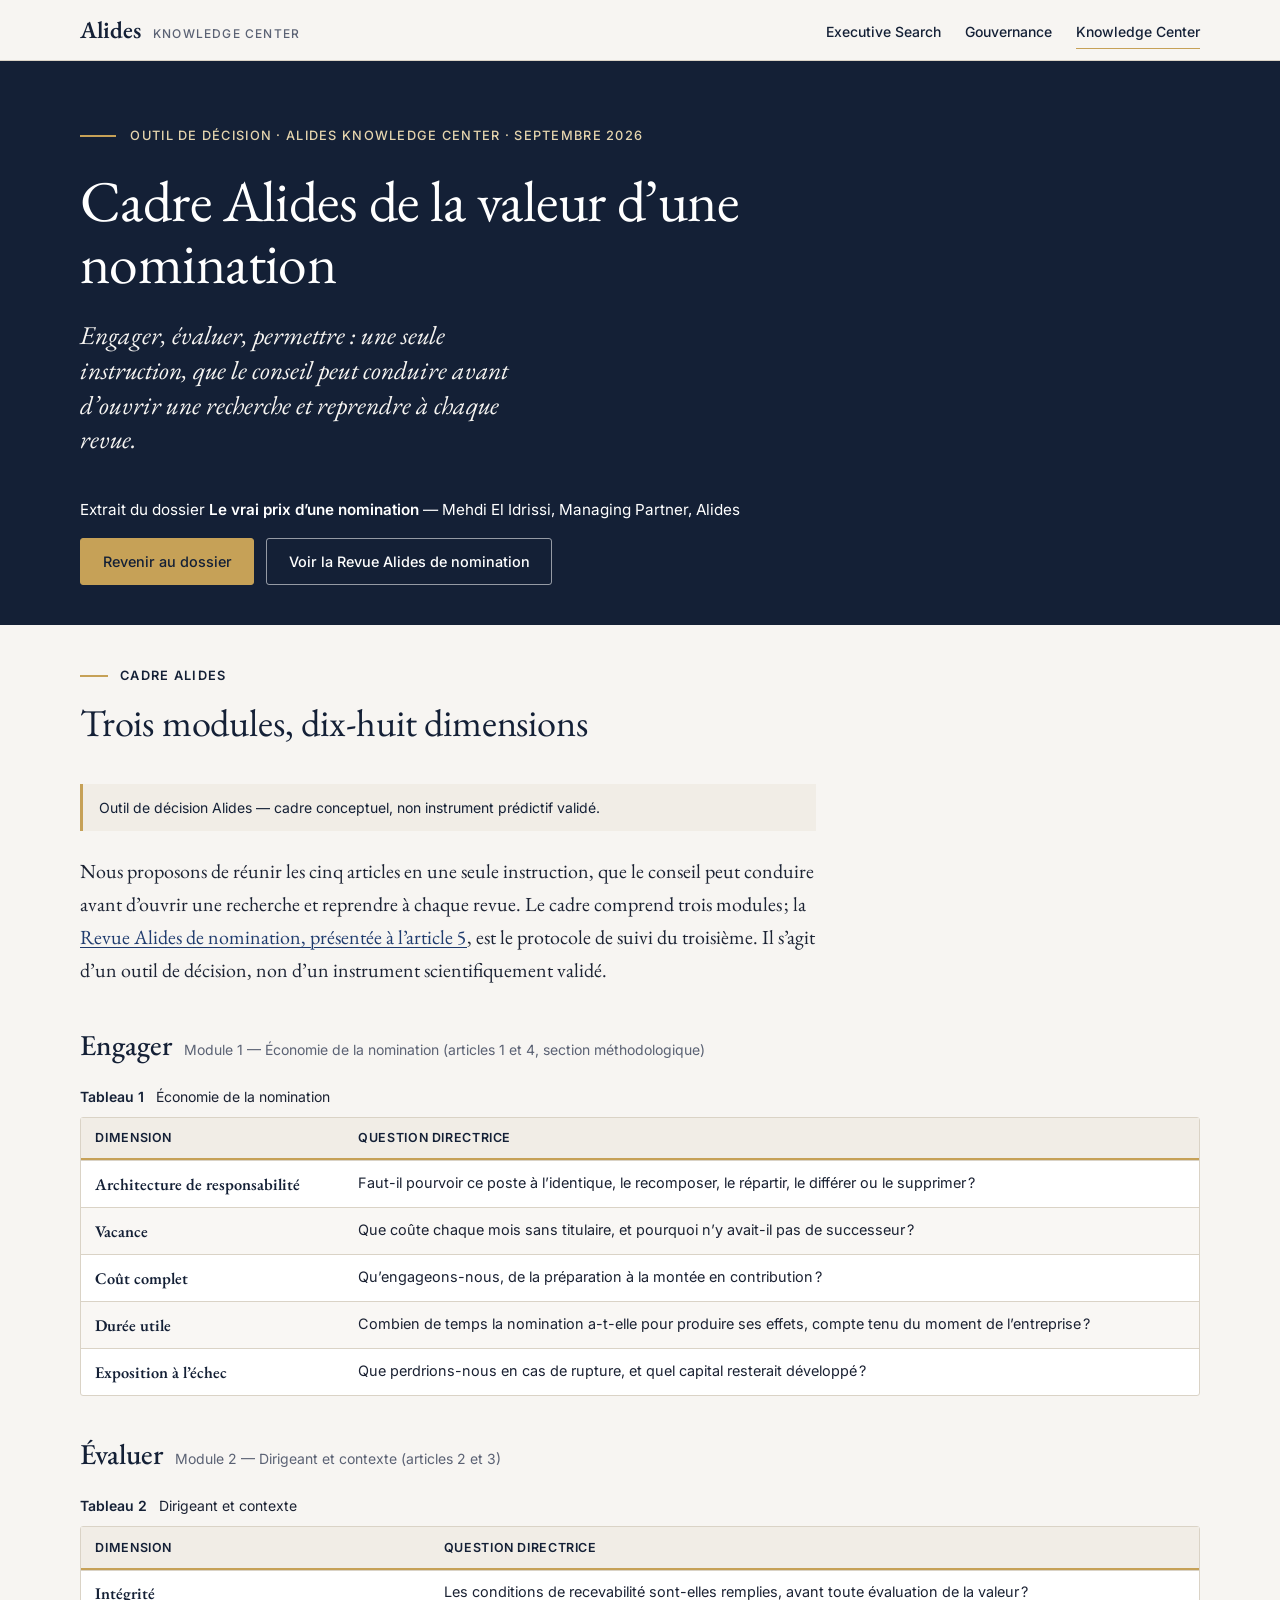
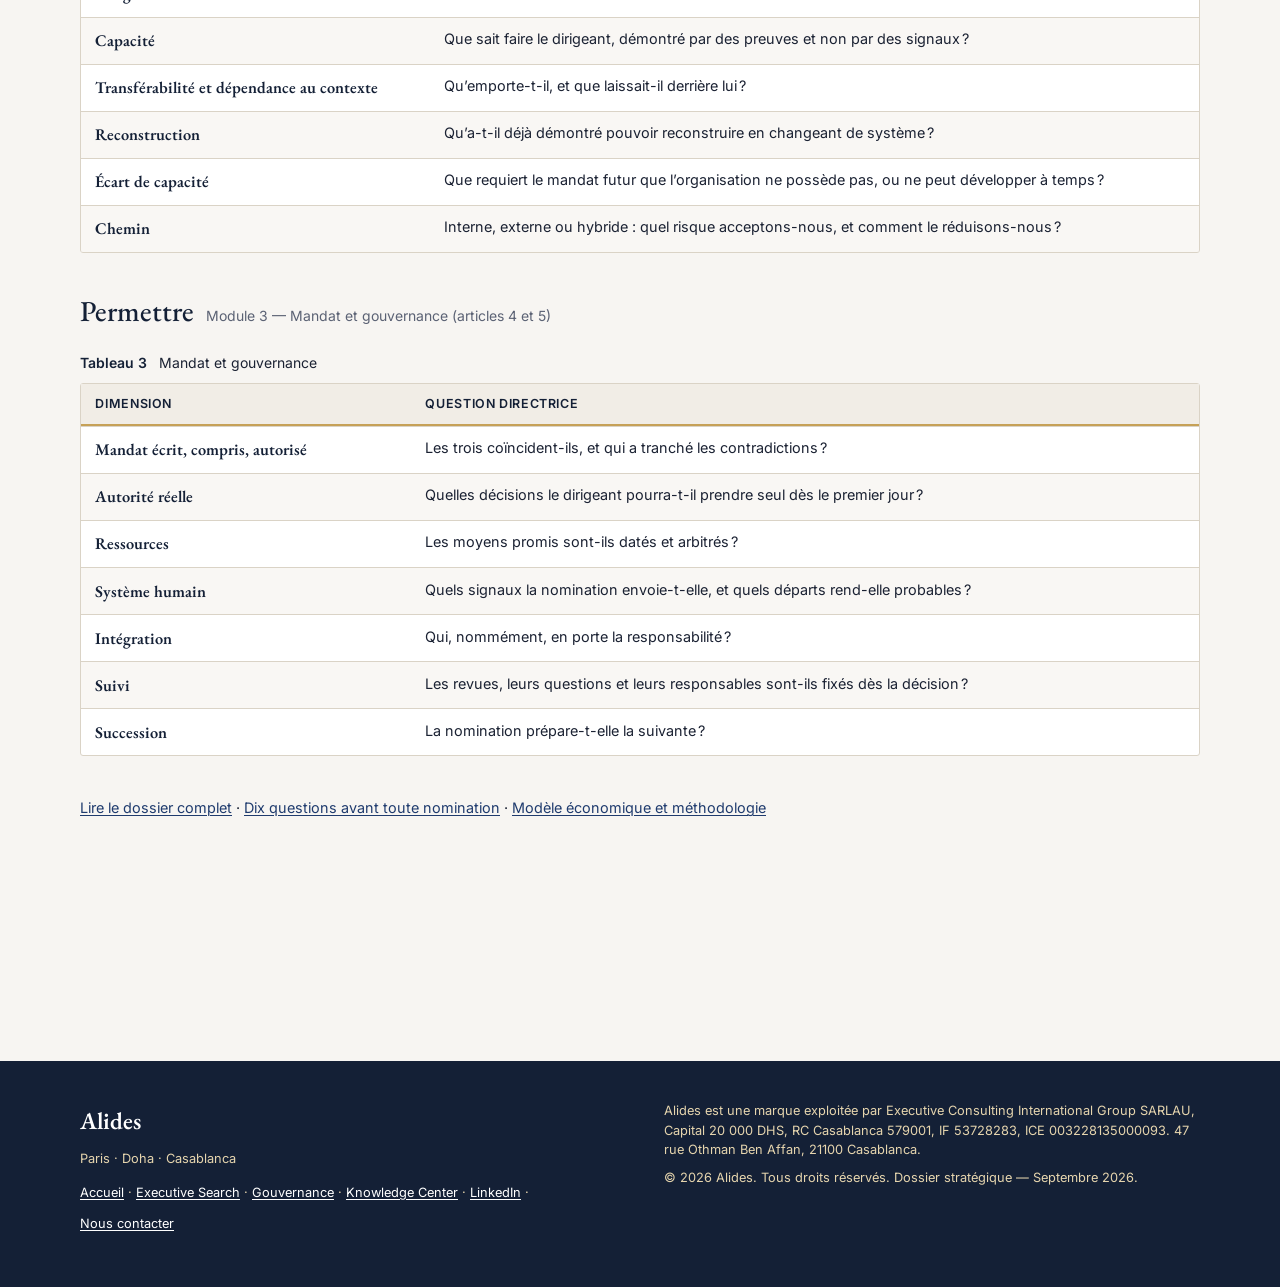
==== cadre-alides-valeur-nomination.html @ fd8a0db5 "Add files via upload" ====
<!DOCTYPE html>
<html lang="fr">
<head>
<meta charset="utf-8">
<meta name="viewport" content="width=device-width, initial-scale=1">
<title>Cadre Alides de la valeur d’une nomination — Outil de décision | Alides Knowledge Center</title>
<meta name="description" content="Trois modules — Engager, Évaluer, Permettre — et dix-huit dimensions pour instruire une nomination avant d’ouvrir une recherche et la reprendre à chaque revue. Cadre conceptuel Alides, non instrument prédictif validé.">
<meta name="author" content="Mehdi El Idrissi">
<meta name="robots" content="index,follow">
<link rel="canonical" href="https://revue.alides.org/cadre-alides-valeur-nomination.html">
<meta name="theme-color" content="#142036">
<meta property="og:type" content="article">
<meta property="og:locale" content="fr_FR">
<meta property="og:site_name" content="Alides Knowledge Center">
<meta property="og:title" content="Cadre Alides de la valeur d’une nomination — Outil de décision | Alides Knowledge Center">
<meta property="og:description" content="Trois modules — Engager, Évaluer, Permettre — et dix-huit dimensions pour instruire une nomination avant d’ouvrir une recherche et la reprendre à chaque revue. Cadre conceptuel Alides, non instrument prédictif validé.">
<meta property="og:url" content="https://revue.alides.org/cadre-alides-valeur-nomination.html">
<meta property="og:image" content="https://revue.alides.org/og-le-vrai-prix-dune-nomination.png">
<meta property="og:image:width" content="1200">
<meta property="og:image:height" content="630">
<meta property="og:image:alt" content="Le vrai prix d&#x27;une nomination — Pourquoi la valeur d&#x27;un dirigeant se joue bien après sa prise de fonction. Dossier stratégique, Alides Knowledge Center, Septembre 2026.">
<meta property="article:published_time" content="2026-09">
<meta property="article:author" content="Mehdi El Idrissi">
<meta property="article:section" content="Knowledge Center">
<meta name="twitter:card" content="summary_large_image">
<meta name="twitter:title" content="Cadre Alides de la valeur d’une nomination — Outil de décision | Alides Knowledge Center">
<meta name="twitter:description" content="Trois modules — Engager, Évaluer, Permettre — et dix-huit dimensions pour instruire une nomination avant d’ouvrir une recherche et la reprendre à chaque revue. Cadre conceptuel Alides, non instrument prédictif validé.">
<meta name="twitter:image" content="https://revue.alides.org/og-le-vrai-prix-dune-nomination.png">
<script type="application/ld+json">{"@context": "https://schema.org", "@type": "WebPage", "name": "Cadre Alides de la valeur d’une nomination", "inLanguage": "fr", "isPartOf": {"@type": "Article", "headline": "Le vrai prix d'une nomination", "url": "https://revue.alides.org/dossier-q3-2026-complet.html"}, "author": {"@type": "Person", "name": "Mehdi El Idrissi", "jobTitle": "Managing Partner, Alides"}, "publisher": {"@type": "Organization", "name": "Alides", "url": "https://www.alides.org"}}</script>
<style>
@font-face{font-family:"EB Garamond";font-style:normal;font-weight:400;font-display:swap;src:url("fonts/eb-garamond-latin-400-normal.woff2") format("woff2")}
@font-face{font-family:"EB Garamond";font-style:italic;font-weight:400;font-display:swap;src:url("fonts/eb-garamond-latin-400-italic.woff2") format("woff2")}
@font-face{font-family:"EB Garamond";font-style:normal;font-weight:500;font-display:swap;src:url("fonts/eb-garamond-latin-500-normal.woff2") format("woff2")}
@font-face{font-family:"EB Garamond";font-style:normal;font-weight:600;font-display:swap;src:url("fonts/eb-garamond-latin-600-normal.woff2") format("woff2")}
@font-face{font-family:"Inter";font-style:normal;font-weight:400;font-display:swap;src:url("fonts/inter-latin-400-normal.woff2") format("woff2")}
@font-face{font-family:"Inter";font-style:normal;font-weight:500;font-display:swap;src:url("fonts/inter-latin-500-normal.woff2") format("woff2")}
@font-face{font-family:"Inter";font-style:normal;font-weight:600;font-display:swap;src:url("fonts/inter-latin-600-normal.woff2") format("woff2")}

/* ================================================================
   1. JETONS
   Contrastes calculés (WCAG 2.2) sur ivoire #F7F5F2 sauf mention.
   ================================================================ */
:root{
  --navy:#142036;        /* marque : bandeau, titres, encre forte — 14,96:1 */
  --ink:#1B2233;         /* texte courant — 14,58:1 */
  --slate:#5B6274;       /* texte secondaire, légendes — 5,6:1 (6,1:1 sur blanc) */
  --gold:#C6A157;        /* or de marque : accents graphiques seulement (2,23:1 : jamais en texte sur fond clair) */
  --bronze:#806327;      /* texte bronze — 5,17:1 sur ivoire, 4,82:1 sur ivoire-2 : AA en texte courant */
  --gold-soft:#E6D5AE;   /* texte secondaire et focus sur marine — 11,2:1 */
  --ivory:#F7F5F2;       /* fond de page */
  --ivory-2:#F1EDE6;     /* fond des encadrés et en-têtes de tableau */
  --white:#FFFFFF;       /* tableaux, figures, cartes */
  --rule:#DAD3C6;        /* filets */
  --rule-strong:#C9C0AF;
  --link:#1F3B6E;        /* liens — 10,1:1 */
  --serif:"EB Garamond",Garamond,"Times New Roman",Georgia,serif;
  --sans:"Inter","Helvetica Neue",Arial,sans-serif;
  --fs-body:1.25rem;     /* 20 px ordinateur */
  --lh-body:1.65;
  --measure:46rem;       /* 736 px : ≈ 78 signes en EB Garamond 20 px */
  --container:1200px;
  --toc-w:220px;
  --col-gap:56px;
  --gutter:clamp(16px,4vw,40px);
  --s1:.5rem;--s2:1rem;--s3:1.5rem;--s4:2.5rem;--s5:4rem;--s6:6rem;
  --radius:3px;
}
@media (max-width:1023px){:root{--fs-body:1.1875rem}}   /* 19 px tablette et téléphone large */
@media (max-width:480px){:root{--fs-body:1.125rem;--lh-body:1.6}} /* 18 px petit téléphone */

/* ================================================================
   2. BASE
   ================================================================ */
*,*::before,*::after{box-sizing:border-box}
html{-webkit-text-size-adjust:100%;scroll-behavior:smooth;scroll-padding-top:1.5rem}
@media (prefers-reduced-motion:reduce){html{scroll-behavior:auto}}
body{margin:0;background:var(--ivory);color:var(--ink);font-family:var(--serif);font-size:var(--fs-body);line-height:var(--lh-body);font-kerning:normal;font-variant-numeric:oldstyle-nums proportional-nums;-webkit-font-smoothing:antialiased;overflow-wrap:break-word}
img,svg{max-width:100%;height:auto}
a{color:var(--link);text-decoration:underline;text-decoration-thickness:.06em;text-underline-offset:.14em}
a:hover{color:var(--navy);text-decoration-thickness:.1em}
:focus-visible{outline:3px solid var(--link);outline-offset:3px;border-radius:2px}
.cover :focus-visible,.colophon :focus-visible{outline-color:var(--gold-soft)}
[tabindex="-1"]:focus{outline:none}
.sr-only{position:absolute!important;width:1px;height:1px;padding:0;margin:-1px;overflow:hidden;clip:rect(0,0,0,0);white-space:nowrap;border:0}
.skip{position:absolute;left:var(--gutter);top:-4rem;background:var(--navy);color:var(--white);padding:.6rem 1rem;font-family:var(--sans);font-size:.9rem;z-index:50;border-radius:var(--radius)}
.skip:focus{top:.75rem}
p{margin:0 0 1.15em}
strong{font-weight:600}
ul,ol{padding-left:1.4rem;margin:0 0 1.25rem}
li{margin:0 0 .45rem}
h3{font-family:var(--serif);font-weight:500;font-size:1.4rem;line-height:1.25;margin:var(--s4) 0 var(--s2);color:var(--navy)}
h3 .badge{vertical-align:.25em;margin-left:.5rem}

/* Signature de marque : mot-symbole « Alides » en Garamond, casse normale, sans interlettrage
   (fiche de marque : Garamond Regular / Semibold, bleu nuit #142036, espace de protection = hauteur d'x). */
.brand{font-family:var(--serif);font-weight:600;font-size:1.5rem;line-height:1;letter-spacing:0;color:var(--navy);text-decoration:none;display:inline-flex;align-items:baseline;gap:.75rem;padding:.35em 0}
.brand small{font-family:var(--sans);font-size:.75rem;letter-spacing:.1em;text-transform:uppercase;color:var(--slate);font-weight:500}
.brand:hover{color:var(--navy)}

/* ================================================================
   3. EN-TÊTE ET COUVERTURE
   ================================================================ */
.site-bar{background:var(--ivory);border-bottom:1px solid var(--rule)}
.site-bar .inner{max-width:var(--container);margin:0 auto;padding:.6rem var(--gutter);display:flex;align-items:center;justify-content:space-between;gap:1rem;flex-wrap:wrap}
.site-nav{display:flex;flex-wrap:wrap;gap:0 1.5rem;font-family:var(--sans);font-size:.875rem;font-weight:500}
.site-nav a{color:var(--navy);text-decoration:none;border-bottom:1px solid transparent;padding:.55rem 0 .35rem;white-space:nowrap;display:inline-block}
.site-nav a:hover,.site-nav a[aria-current]{border-bottom-color:var(--gold)}

.cover{background:var(--navy);color:var(--white)}
.cover .inner{max-width:var(--container);margin:0 auto;padding:var(--s5) var(--gutter) var(--s4)}
.cover .eyebrow{font-family:var(--sans);font-size:.8rem;letter-spacing:.1em;text-transform:uppercase;color:var(--gold-soft);font-weight:500;margin:0 0 var(--s3)}
.cover .eyebrow::before{content:"";display:inline-block;width:2.25rem;height:2px;background:var(--gold);vertical-align:middle;margin-right:.9rem}
.cover h1{font-family:var(--serif);font-weight:400;font-size:clamp(2.25rem,5.2vw,3.6rem);line-height:1.08;letter-spacing:-.01em;margin:0 0 var(--s3);max-width:20ch;color:var(--white)}
.cover .subtitle{font-family:var(--serif);font-style:italic;font-size:clamp(1.25rem,2.3vw,1.6rem);line-height:1.35;max-width:38ch;margin:0 0 var(--s4);color:var(--ivory)}
.cover .byline{font-family:var(--sans);font-size:.95rem;margin:0 0 var(--s2);color:var(--white)}
.cover .meta{font-family:var(--sans);font-size:.875rem;color:var(--gold-soft);margin:0 0 var(--s4);display:flex;flex-wrap:wrap;gap:.35rem 1.25rem;padding:0;list-style:none}
.cover .meta li{margin:0}
.actions{display:flex;flex-wrap:wrap;gap:.75rem}
.btn{display:inline-block;font-family:var(--sans);font-size:.9rem;font-weight:500;padding:.8rem 1.35rem;border-radius:var(--radius);text-decoration:none;border:1px solid var(--gold);min-height:44px;line-height:1.4}
.btn-primary{background:var(--gold);color:var(--navy)}
.btn-primary:hover{background:var(--gold-soft);color:var(--navy)}
.btn-secondary{background:transparent;color:var(--white);border-color:rgba(255,255,255,.55)}
.btn-secondary:hover{border-color:var(--gold);color:var(--white)}

/* Parcours de lecture */
.paths{max-width:var(--container);margin:0 auto;padding:var(--s4) var(--gutter) 0}
.paths h2{font-family:var(--sans);font-size:.8rem;letter-spacing:.1em;text-transform:uppercase;color:var(--navy);font-weight:600;margin:0 0 var(--s2)}
.paths ol{list-style:none;margin:0;padding:0;display:grid;grid-template-columns:repeat(auto-fit,minmax(min(260px,100%),1fr));gap:1rem}
.path{background:var(--white);border:1px solid var(--rule);border-top:3px solid var(--gold);border-radius:var(--radius);padding:1.1rem 1.25rem 1.25rem;margin:0}
.path .path-kicker{font-family:var(--sans);font-size:.78rem;letter-spacing:.06em;text-transform:uppercase;color:var(--slate);font-weight:500;margin:0 0 .35rem}
.path h3{font-size:1.3rem;margin:0 0 .5rem}
.path p{font-size:1rem;margin:0 0 .6rem}
.path ul{margin:0;padding:0;list-style:none;font-family:var(--sans);font-size:.875rem;line-height:1.5}
.path li{margin:0;border-top:1px solid var(--rule)}
.path li a{display:block;padding:.45rem 0;text-decoration:none;color:var(--navy)}
.path li a:hover{text-decoration:underline}

/* ================================================================
   4. DISPOSITION ET SOMMAIRE
   Colonne principale réelle à 1 200 px : 1200 − 2×40 − 220 − 56 = 844 px.
   La largeur des figures et outils est celle de la colonne ; la mesure
   de lecture (--measure) ne s'applique qu'aux éléments de texte.
   ================================================================ */
.layout{max-width:var(--container);margin:0 auto;padding:var(--s4) var(--gutter) var(--s6)}
main{min-width:0}
.toc{font-family:var(--sans);margin:0 0 var(--s3)}
.toc summary{list-style:none;cursor:pointer;font-size:.875rem;font-weight:600;letter-spacing:.08em;text-transform:uppercase;color:var(--navy);padding:.8rem 1rem;border:1px solid var(--rule);background:var(--white);border-radius:var(--radius);display:flex;justify-content:space-between;align-items:center;min-height:44px}
.toc summary::-webkit-details-marker{display:none}
.toc summary::after{content:"+";font-size:1.2rem;font-weight:400;color:var(--bronze)}
.toc[open] summary::after{content:"–"}
.toc .toc-title{font-size:.78rem;letter-spacing:.1em;text-transform:uppercase;color:var(--navy);font-weight:600;margin:0 0 .6rem;padding-bottom:.5rem;border-bottom:2px solid var(--gold);display:none}
.toc nav{background:var(--white);border:1px solid var(--rule);border-top:0;padding:.75rem 1rem 1rem;border-radius:0 0 var(--radius) var(--radius)}
.toc ol{list-style:none;margin:0;padding:0}
.toc li{margin:0}
.toc a{display:block;padding:.4rem .5rem .4rem .75rem;color:var(--ink);text-decoration:none;font-size:.875rem;line-height:1.35;border-left:2px solid transparent}
.toc a .n{display:block;font-size:.75rem;letter-spacing:.08em;text-transform:uppercase;color:var(--slate);font-weight:500}
.toc a:hover{border-left-color:var(--rule-strong);color:var(--navy)}
.toc a[aria-current="location"]{border-left:3px solid var(--gold);padding-left:calc(.75rem - 1px);color:var(--navy);font-weight:600;background:var(--ivory-2)}
.toc .toc-group{margin:.65rem 0 0;padding:.65rem 0 0 .75rem;border-top:1px solid var(--rule);font-size:.75rem;letter-spacing:.08em;text-transform:uppercase;color:var(--slate);font-weight:500}
.toc .toc-tools{margin-top:.9rem;padding:.75rem;background:var(--ivory-2);border-radius:var(--radius);font-size:.8rem}
.toc .toc-tools .toc-group{margin:0;padding:0 0 .4rem;border:0}
.toc .toc-tools a{display:block;padding:.4rem 0;border:0;color:var(--link);text-decoration:underline}
/* Grand écran : grille à deux colonnes, sommaire latéral collant ; déclaré après les règles générales du sommaire pour l'emporter dans la cascade */
@media (min-width:1024px){
  .layout{display:grid;grid-template-columns:var(--toc-w) minmax(0,1fr);column-gap:var(--col-gap);align-items:start}
  .toc{position:sticky;top:1.5rem;max-height:calc(100vh - 3rem);overflow:auto;padding-right:.25rem}
  .toc summary{display:none}
  .toc>nav{display:block!important;background:transparent;border:0;padding:0}
  .toc .toc-title{display:block}
}

/* ================================================================
   5. CHAPITRES ET TEXTE
   ================================================================ */
.chapter{padding-bottom:var(--s5);margin-bottom:var(--s5);border-bottom:1px solid var(--rule)}
.chapter:last-child{border-bottom:0}
/* Mesure de lecture : appliquée explicitement aux éléments de texte, jamais aux figures, tableaux, modules ou grilles. */
.chapter>p,.chapter>ul,.chapter>ol,.chapter>h3,.chapter>.encadre,.chapter>.arbitrages,.chapter>.case,.chapter>.note,.chapter>.transition,.chapter>.signature,.chapter>.cadre-statement,.chapter>.cadre-link,.chapter>.biblio,.chapter>.synth,.chapter-head{max-width:var(--measure)}
.chapter>.biblio{max-width:none}
.chapter-head{margin-bottom:var(--s4)}
.chapter-head .kicker{font-family:var(--sans);font-size:.8rem;letter-spacing:.1em;text-transform:uppercase;color:var(--navy);font-weight:600;margin:0 0 .9rem;display:flex;align-items:center;gap:.75rem}
.chapter-head .kicker::before{content:"";width:1.75rem;height:2px;background:var(--gold);flex:none}
.chapter-head h2{font-family:var(--serif);font-weight:400;font-size:clamp(1.9rem,3.4vw,2.4rem);line-height:1.12;margin:0 0 .9rem;color:var(--navy);letter-spacing:-.005em}
.chapter-head .lede{font-family:var(--serif);font-style:italic;font-size:1.3rem;line-height:1.4;color:var(--navy);margin:0;max-width:34em}
.chapter-head .lede::before{content:"";display:block;width:3rem;height:1px;background:var(--gold);margin:0 0 .9rem}
.chapter-head+h3{margin-top:0}
.transition{font-style:italic;color:var(--slate);border-top:1px solid var(--rule);padding-top:1rem;margin-top:1.75rem}
.note{font-family:var(--sans);font-size:.875rem;line-height:1.5;color:var(--slate);border-left:2px solid var(--gold);padding:.15rem 0 .15rem 1rem;margin:0 0 1.25rem}

/* Synthèse : liste numérotée, sans cadre */
.synth{list-style:none;padding:0;margin:0;counter-reset:s}
.synth>li{counter-increment:s;position:relative;padding:1.25rem 0 1.25rem 3.5rem;border-top:1px solid var(--rule);margin:0}
.synth>li:last-child{border-bottom:1px solid var(--rule)}
.synth>li::before{content:counter(s,decimal-leading-zero);position:absolute;left:0;top:1.35rem;font-family:var(--sans);font-size:.875rem;font-weight:600;color:var(--bronze);letter-spacing:.04em}
.synth h3{margin:0 0 .5rem;font-size:1.3rem}
.synth p{margin:0 0 .5rem;font-size:1.05rem}
.synth p:last-child{margin:0}
.lab{font-family:var(--sans);font-size:.75rem;letter-spacing:.08em;text-transform:uppercase;font-weight:600;color:var(--navy);margin-right:.4rem;font-style:normal}

/* Principes, dix questions */
.principes{counter-reset:p;list-style:none;padding:0;margin:0 0 1.5rem}
.principes li{counter-increment:p;position:relative;padding:.5rem 0 .5rem 2.75rem;font-size:1.1rem}
.principes li::before{content:counter(p);position:absolute;left:0;top:.4rem;width:1.9rem;height:1.9rem;border:1px solid var(--gold);color:var(--navy);border-radius:50%;font-family:var(--sans);font-size:.8rem;font-weight:600;display:flex;align-items:center;justify-content:center}
.dix{counter-reset:q;list-style:none;padding:0;margin:0}
.dix li{counter-increment:q;position:relative;padding:1rem 0 1rem 4rem;border-top:1px solid var(--rule);font-size:1.12rem;line-height:1.45;margin:0}
.dix li:last-child{border-bottom:1px solid var(--rule)}
.dix li::before{content:counter(q,decimal-leading-zero);position:absolute;left:0;top:.75rem;font-family:var(--serif);font-size:2rem;line-height:1;color:var(--bronze);font-variant-numeric:lining-nums}

/* Blocs à fonction explicite : point d'attention, arbitrages, cas */
.encadre,.arbitrages{border-radius:var(--radius);padding:1.4rem 1.6rem 1.1rem;margin:var(--s4) 0}
.encadre{background:var(--ivory-2);border-left:3px solid var(--navy)}
.arbitrages{background:var(--white);border:1px solid var(--rule);border-top:3px solid var(--gold)}
.encadre-label{font-family:var(--sans);font-size:.78rem;letter-spacing:.1em;text-transform:uppercase;font-weight:600;color:var(--navy);margin:0 0 .8rem}
.encadre p:last-child{margin-bottom:0}
.arbitrages ul{margin:0;padding-left:1.25rem}
.arbitrages li{margin-bottom:.6rem}
.arbitrages li::marker{color:var(--bronze)}
.case{background:var(--white);border:1px solid var(--rule);padding:1.4rem 1.6rem .4rem;margin:var(--s3) 0 var(--s4);border-radius:var(--radius)}
.case h3{margin-top:0;font-size:1.3rem}
.case .note{margin-bottom:1rem}

/* Labels de preuve */
.badge{display:inline-block;font-family:var(--sans);font-size:.75rem;letter-spacing:.06em;text-transform:uppercase;font-weight:600;padding:.22rem .55rem;border-radius:2px;border:1px solid var(--rule-strong);color:var(--navy);background:var(--white);line-height:1.3;font-style:normal;max-width:100%}
.badge-recherche{border-color:var(--navy)}
.badge-sectorielle{border-color:var(--slate)}
.badge-observation{border-color:var(--bronze);color:var(--bronze)}
.badge-simulation{background:var(--navy);color:var(--white);border-color:var(--navy)}
.badge-cadre{background:var(--ivory-2);border-color:var(--gold)}

/* ================================================================
   6. TABLEAUX ET FIGURES
   Trois comportements : .t-stack (fiches sur téléphone), .t-scroll
   (colonnes conservées, défilement local), .t-plain (deux colonnes).
   ================================================================ */
figure{margin:var(--s3) 0 var(--s4)}
figcaption{font-family:var(--sans);font-size:.875rem;line-height:1.45;color:var(--ink);margin:0 0 .6rem;display:flex;flex-wrap:wrap;gap:.4rem .75rem;align-items:center}
figcaption .fig-num{font-weight:600;color:var(--navy)}
.tablewrap{border:1px solid var(--rule);border-radius:var(--radius);background:var(--white)}
.t-scroll .tablewrap{overflow-x:auto;-webkit-overflow-scrolling:touch}
table{border-collapse:collapse;width:100%;font-family:var(--sans);font-size:.9rem;line-height:1.45;font-variant-numeric:lining-nums}
table caption{text-align:left;caption-side:top}
th,td{text-align:left;vertical-align:top;padding:.7rem .9rem;border-top:1px solid var(--rule)}
thead th{background:var(--ivory-2);color:var(--navy);font-weight:600;font-size:.78rem;letter-spacing:.05em;text-transform:uppercase;border-top:0;border-bottom:2px solid var(--gold)}
tbody th{font-weight:600;color:var(--navy);font-family:var(--serif);font-size:1.02rem;letter-spacing:0;text-transform:none}
tbody tr:nth-child(even)>*{background:rgba(241,237,230,.45)}
td.num,th.num{text-align:right;font-variant-numeric:tabular-nums lining-nums}
td.num{white-space:nowrap}
.source{font-family:var(--sans);font-size:.82rem;color:var(--slate);margin:.55rem 0 0;line-height:1.45}
.scroll-hint{display:none;font-family:var(--sans);font-size:.78rem;color:var(--slate);margin:.35rem 0 0}
@media (max-width:767px){
  .t-scroll .scroll-hint{display:block}
  .t-scroll table{min-width:560px}
}
@media (max-width:599px){
  /* Fiches : chaque ligne devient un bloc, l'en-tête de colonne est rappelé devant chaque cellule (complément visuel ; la structure reste un tableau). */
  .t-stack table,.t-stack tbody,.t-stack tr,.t-stack th,.t-stack td{display:block}
  .t-stack thead{position:absolute;width:1px;height:1px;overflow:hidden;clip:rect(0,0,0,0)}
  .t-stack tr{border-top:2px solid var(--rule-strong);padding:.5rem 0}
  .t-stack tr:first-child{border-top:0}
  .t-stack tbody th{border-top:0;padding:.6rem .9rem .2rem;font-size:1.08rem}
  .t-stack td{border-top:0;padding:.3rem .9rem}
  .t-stack td::before{content:attr(data-label);display:block;font-size:.75rem;letter-spacing:.06em;text-transform:uppercase;font-weight:600;color:var(--slate);margin-bottom:.1rem}
  .t-stack td.num{text-align:left;white-space:normal}
  .t-stack tbody tr:nth-child(even)>*{background:transparent}
}

/* Figure SVG (figure 1) : défilement local à l'échelle 1 sur petit écran, textes à leur taille nominale */
.figure-svg{background:var(--white);border:1px solid var(--rule);border-radius:var(--radius);padding:.5rem;overflow-x:auto;-webkit-overflow-scrolling:touch}
.figure-svg svg{display:block;width:100%;height:auto}
@media (max-width:899px){.figure-svg svg{min-width:880px}.figure .scroll-hint{display:block}}
.fig-longdesc{font-family:var(--sans);font-size:.875rem;color:var(--slate);margin:.6rem 0 0;line-height:1.5}
.fig-longdesc strong{color:var(--ink)}

/* Figure HTML : matrice de transférabilité (figure 2) */
.dots{display:inline-block;white-space:nowrap;margin-right:.5rem;vertical-align:-.05em}
.dots i{display:inline-block;width:.7em;height:.7em;border:1.5px solid var(--navy);border-radius:50%;margin-right:.2em}
.dots i.on{background:var(--navy)}

/* Figure HTML : cinq options (figure 3) */
.options-axis{display:flex;justify-content:space-between;align-items:center;font-family:var(--sans);font-size:.75rem;letter-spacing:.08em;text-transform:uppercase;font-weight:600;color:var(--navy);margin:0 0 .75rem}
.options-axis .mid{font-weight:400;letter-spacing:0;text-transform:none;color:var(--slate);flex:1;text-align:center;position:relative;margin:0 1rem}
.options-axis .mid::before{content:"";position:absolute;left:0;right:0;top:50%;border-top:1px solid var(--navy)}
.options-axis .mid span{background:var(--ivory);padding:0 .6rem}
.options{list-style:none;margin:0;padding:0;display:grid;grid-template-columns:repeat(5,minmax(0,1fr));gap:.75rem}
.option{margin:0;background:var(--white);border:1px solid var(--navy);border-radius:var(--radius);padding:.9rem 1rem 1rem;font-family:var(--sans);font-size:.875rem;line-height:1.45}
.option.hybrid{background:var(--ivory-2);border-color:var(--rule-strong)}
.option .opt-kind{font-size:.75rem;letter-spacing:.08em;text-transform:uppercase;font-weight:600;color:var(--navy);margin:0 0 .4rem}
.option.hybrid .opt-kind{color:var(--bronze)}
.option h4{font-family:var(--serif);font-weight:500;font-size:1.15rem;line-height:1.25;margin:0 0 .6rem;color:var(--navy)}
.option dl{margin:0}
.option dt{font-size:.75rem;letter-spacing:.06em;text-transform:uppercase;font-weight:600;color:var(--slate);margin:.5rem 0 .1rem}
.option dd{margin:0}
@media (max-width:899px){.options{grid-template-columns:repeat(auto-fit,minmax(min(240px,100%),1fr))}}
@media (max-width:599px){.options-axis{flex-wrap:wrap}.options-axis .mid{flex-basis:100%;order:3;margin:.5rem 0 0}}

/* Figure HTML : mécanisme signaux → départs (figure 4) */
.mech{display:grid;grid-template-columns:repeat(4,minmax(0,1fr));gap:1rem;font-family:var(--sans);font-size:.875rem;line-height:1.45;margin:0}
.mech>section{position:relative;min-width:0}
.mech h4{font-size:.75rem;letter-spacing:.08em;text-transform:uppercase;font-weight:600;color:var(--navy);margin:0 0 .6rem;padding-bottom:.4rem;border-bottom:2px solid var(--gold)}
.mech h4 small{display:block;font-size:.75rem;letter-spacing:0;text-transform:none;font-weight:400;color:var(--slate);margin-top:.15rem}
.mech>section+section::before{content:"→";position:absolute;left:-1rem;top:2.6rem;width:1rem;text-align:center;color:var(--navy);font-size:1rem;line-height:1}
.mech .msg{background:var(--navy);color:var(--ivory);border-radius:var(--radius);padding:1rem;font-family:var(--serif);font-size:1.1rem;line-height:1.35;margin:0}
.mech .msg small{display:block;font-family:var(--sans);font-size:.78rem;color:var(--gold-soft);margin-top:.6rem}
.mech ul{list-style:none;margin:0;padding:0}
.mech li{margin:0 0 .5rem;background:var(--white);border:1px solid var(--rule-strong);border-radius:var(--radius);padding:.6rem .75rem}
.mech li.strong{border-color:var(--navy);border-width:1.5px}
.mech li b{display:block;font-family:var(--serif);font-weight:500;font-size:1.05rem;color:var(--navy)}
.mech li span{color:var(--slate);font-size:.8rem}
.mech .react li{text-align:center;border-radius:2rem}
.mech .react p{font-size:.8rem;color:var(--slate);margin:.4rem 0 0;text-align:center}
.mech-foot{font-family:var(--sans);font-size:.875rem;line-height:1.5;margin:1rem 0 0;padding-top:.75rem;border-top:1px solid var(--rule)}
.mech-foot dt{font-size:.75rem;letter-spacing:.08em;text-transform:uppercase;font-weight:600;color:var(--navy);margin:.4rem 0 .1rem}
.mech-foot dd{margin:0}
@media (max-width:767px){
  .mech{grid-template-columns:1fr}
  .mech>section+section{padding-top:1.5rem}
  .mech>section+section::before{content:"↓";left:0;top:.1rem;width:auto}
}

/* Figure HTML : frise des quatre revues (figure 5) */
.timeline{list-style:none;margin:0;padding:0;display:grid;grid-template-columns:repeat(4,minmax(0,1fr));gap:.75rem;position:relative;font-family:var(--sans);font-size:.875rem;line-height:1.45}
.timeline::before{content:"";position:absolute;left:0;right:0;top:.55rem;border-top:1.5px solid var(--navy)}
.timeline>li{margin:0;padding-top:1.6rem;position:relative;min-width:0}
.timeline>li::before{content:"";position:absolute;left:0;top:0;width:1.1rem;height:1.1rem;border-radius:50%;background:var(--gold);border:1.5px solid var(--navy)}
.timeline .t-name{font-family:var(--serif);font-weight:500;font-size:1.25rem;color:var(--navy);margin:0 0 .5rem;line-height:1.2}
.timeline .t-box{background:var(--ivory-2);border:1px solid var(--rule);border-radius:var(--radius);padding:.75rem .85rem}
.timeline dt{font-size:.75rem;letter-spacing:.08em;text-transform:uppercase;font-weight:600;color:var(--navy);margin:.55rem 0 .1rem}
.timeline dt:first-child{margin-top:0}
.timeline dd{margin:0}
.timeline dd.q{font-family:var(--serif);font-size:1.05rem;line-height:1.3;color:var(--ink)}
.timeline .sig{position:absolute;left:calc(25% - 3.9rem);top:-1.15rem;font-size:.75rem;color:var(--slate);padding:0 .3rem .1rem;border-bottom:2px solid var(--gold)}
@media (max-width:767px){
  .timeline{grid-template-columns:1fr;padding-left:1.75rem}
  .timeline::before{left:.5rem;right:auto;top:0;bottom:0;border-top:0;border-left:1.5px solid var(--navy)}
  .timeline>li{padding-top:0;padding-bottom:1rem}
  .timeline>li::before{left:-1.75rem;top:.1rem}
  .timeline .sig{display:none}
}

/* Revue en quatre temps (article 5) */
.revue-wrap{display:grid;grid-template-columns:repeat(auto-fit,minmax(min(300px,100%),1fr));gap:1rem;margin:var(--s3) 0}
.revue-step{background:var(--white);border:1px solid var(--rule);border-top:3px solid var(--navy);padding:1.1rem 1.25rem;border-radius:var(--radius)}
.revue-step .revue-head{font-family:var(--serif);font-weight:500;font-size:1.2rem;color:var(--navy);margin:0 0 .6rem;line-height:1.3}
.revue-step p{font-size:1rem;margin:0}
.revue-step .lab{display:block;margin-top:.6rem;color:var(--slate);font-size:.75rem}

/* Cadre Alides */
.module{margin:var(--s4) 0}
.module-head{display:flex;align-items:baseline;gap:.75rem;flex-wrap:wrap;margin:0 0 .75rem}
.module-head .verb{font-size:1.8rem;margin:0}
.module-head .module-title{font-family:var(--sans);font-size:.875rem;color:var(--slate)}
.cadre-statement{font-family:var(--sans);font-size:.875rem;color:var(--navy);background:var(--ivory-2);border-left:3px solid var(--gold);padding:.75rem 1rem;margin:0 0 var(--s3)}
.cadre-link{font-family:var(--sans);font-size:.9rem}

/* Bibliographie */
.biblio{list-style:none;padding:0;margin:0}
.biblio li{padding:1.1rem 0;border-top:1px solid var(--rule);font-size:1.02rem;margin:0;max-width:var(--measure)}
.biblio li:last-child{border-bottom:1px solid var(--rule)}
.biblio .cite{margin:0 0 .4rem}
.biblio .cite .badge{margin-right:.5rem;vertical-align:.15em}
.biblio dl{margin:.5rem 0 0;display:grid;grid-template-columns:max-content 1fr;gap:.25rem 1rem;font-size:.95rem}
.biblio dt{font-family:var(--sans);font-size:.75rem;letter-spacing:.08em;text-transform:uppercase;font-weight:600;color:var(--slate);padding-top:.2rem}
.biblio dd{margin:0}
.biblio .back{font-family:var(--sans);font-size:.78rem;margin-left:.5rem;white-space:nowrap;display:inline-block;padding:.3rem 0}
a.ref{text-decoration-style:dotted}
.biblio a.url{word-break:break-all}

/* Signature */
.signature{margin:var(--s4) 0 0;padding-top:1.25rem;border-top:2px solid var(--gold);max-width:20rem;display:flex;flex-direction:column}
.signature .sig-name{font-family:var(--serif);font-size:1.3rem;font-weight:500;color:var(--navy)}
.signature .sig-role{font-family:var(--sans);font-size:.875rem;color:var(--slate)}

/* Pied de page */
.colophon{background:var(--navy);color:var(--gold-soft);font-family:var(--sans);font-size:.8rem;line-height:1.55}
.colophon .inner{max-width:var(--container);margin:0 auto;padding:var(--s4) var(--gutter);display:grid;grid-template-columns:repeat(auto-fit,minmax(min(240px,100%),1fr));gap:1.5rem 3rem}
.colophon a{color:var(--white)}
.colophon .brand{color:var(--white);margin-bottom:.5rem}
.colophon p{margin:0 0 .5rem}
.colophon .legal{color:var(--gold-soft)}
.colophon .links a{display:inline-block;padding:.35rem 0}

/* Sommaire imprimable (masqué à l'écran) */
.print-toc{display:none}

/* ================================================================
   7. RÉGLAGES MOBILES
   ================================================================ */
@media (max-width:1023px){
  .toc>nav{display:block}
  .cover .inner{padding-top:var(--s4)}
  h3{font-size:1.3rem}
}
@media (max-width:600px){
  .cover h1{font-size:2.1rem}
  .site-nav{gap:0 1rem;font-size:.8rem}
  .encadre,.arbitrages,.case{padding-left:1.1rem;padding-right:1.1rem}
  th,td{padding:.6rem .7rem}
  .synth>li{padding-left:2.5rem}
  .dix li{padding-left:3.25rem}
  .biblio dl{grid-template-columns:1fr}
}

/* ================================================================
   8. IMPRESSION (A4)
   ================================================================ */
@media print{
  @page{size:A4;margin:18mm 16mm 20mm}
  :root{--fs-body:11pt;--lh-body:1.45;--measure:150mm}
  html{scroll-behavior:auto;scroll-padding-top:0}
  body{background:#fff;color:#000}
  .site-bar,.skip,.toc,.actions,.paths,.scroll-hint,.back,.cadre-link{display:none!important}
  /* Couverture lisible avec ou sans impression des arrière-plans : texte marine sur blanc, filet or */
  .cover{background:none;color:#000;border-top:6px solid var(--navy);border-bottom:1px solid var(--gold)}
  .cover .inner{padding:14mm 0 10mm}
  .cover .eyebrow,.cover .meta{color:var(--slate)}
  .cover h1{font-size:28pt;color:var(--navy)}
  .cover .subtitle,.cover .byline{color:#000}
  .print-toc{display:block;break-after:page;padding:6mm 0 0}
  .print-toc h2{font-family:var(--sans);font-size:9pt;letter-spacing:.1em;text-transform:uppercase;color:var(--navy);margin:0 0 3mm}
  .print-toc ol{list-style:none;padding:0;margin:0;columns:2;column-gap:10mm;font-size:10.5pt}
  .print-toc li{margin:0 0 1.5mm;break-inside:avoid}
  .print-toc .n{font-family:var(--sans);font-size:7.5pt;letter-spacing:.06em;text-transform:uppercase;color:var(--slate);display:block}
  .layout{display:block;padding:0;max-width:none}
  .chapter{border-bottom:0;margin-bottom:0;padding-bottom:0;break-before:page}
  .chapter>.chapter-head{max-width:none}
  h2,h3,.encadre-label,.case h3,figcaption,.module-head{break-after:avoid;break-inside:avoid}
  p,li,dd{orphans:3;widows:3}
  /* Fragmentation : les tableaux longs se coupent entre deux lignes, avec en-tête répété ; les éléments courts restent groupés */
  figure{break-inside:auto}
  .figure-svg,.revue-step,.path,.option,.timeline>li,.mech>section,tr{break-inside:avoid}
  .case,.encadre,.arbitrages,.figure{break-inside:auto}
  .transition{break-before:avoid}
  .source,.fig-longdesc{break-before:avoid}
  .tablewrap{overflow:visible;border:0}
  table{font-size:9.5pt}
  thead{display:table-header-group}
  tbody th{font-size:10.5pt}
  .t-scroll table{min-width:0}
  .figure-svg{border:0;padding:0;overflow:visible}
  .figure-svg svg{min-width:0;max-height:150mm}
  .options{grid-template-columns:repeat(5,minmax(0,1fr));gap:2mm}
  .option{font-size:8.5pt;padding:2.5mm}
  .mech{grid-template-columns:repeat(4,minmax(0,1fr));font-size:8.5pt}
  .timeline{grid-template-columns:repeat(4,minmax(0,1fr));font-size:8.5pt}
  .timeline .sig{display:none}
  a{color:inherit;text-decoration:none}
  .biblio a.url{text-decoration:underline}
  .colophon{background:none;color:#000;border-top:1px solid #000;break-before:auto}
  .colophon .brand,.colophon a,.colophon .legal,.colophon p{color:#000}
  .badge-simulation{color:#fff}
  .badge{-webkit-print-color-adjust:exact;print-color-adjust:exact}
}
.cadre-page .layout{display:block}.cadre-page main{max-width:var(--measure-wide);margin:0 auto}.cadre-page .chapter{border:0}.cadre-page .cover h1{max-width:24ch}</style>
</head>
<body class="cadre-page">
<a class="skip" href="#contenu">Aller au contenu</a>
<header class="site-bar"><div class="inner">
<a class="brand" href="https://www.alides.org">Alides <small>Knowledge Center</small></a>
<nav class="site-nav" aria-label="Navigation Alides">
<a href="https://www.alides.org/executive-search-maroc-afrique">Executive Search</a>
<a href="https://www.alides.org/board-services/board-advisory-questions">Gouvernance</a>
<a href="https://revue.alides.org/" aria-current="page">Knowledge Center</a>
</nav></div></header>
<section class="cover" aria-labelledby="titre"><div class="inner">
<p class="eyebrow">Outil de décision · Alides Knowledge Center · Septembre 2026</p>
<h1 id="titre">Cadre Alides de la valeur d’une nomination</h1>
<p class="subtitle">Engager, évaluer, permettre : une seule instruction, que le conseil peut conduire avant d’ouvrir une recherche et reprendre à chaque revue.</p>
<p class="byline">Extrait du dossier <strong>Le vrai prix d’une nomination</strong> — Mehdi El Idrissi, Managing Partner, Alides</p>
<div class="actions"><a class="btn btn-primary" href="le-vrai-prix-dune-nomination.html#cadre-alides">Revenir au dossier</a><a class="btn btn-secondary" href="le-vrai-prix-dune-nomination.html#article-5-protocole-de-suivi-la-revue-alides-de-nomination">Voir la Revue Alides de nomination</a></div>
</div></section>
<div class="layout"><main id="contenu">
<article class="chapter" id="cadre-alides" aria-labelledby="cadre-h">
<header class="chapter-head"><p class="kicker">Cadre Alides</p><h2 id="cadre-h">Trois modules, dix-huit dimensions</h2></header>
<p class="cadre-statement">Outil de décision Alides — cadre conceptuel, non instrument prédictif validé.</p>
<p>Nous proposons de réunir les cinq articles en une seule instruction, que le conseil peut conduire avant d’ouvrir une recherche et reprendre à chaque revue. Le cadre comprend trois modules ; la <a href="le-vrai-prix-dune-nomination.html#article-5-protocole-de-suivi-la-revue-alides-de-nomination">Revue Alides de nomination, présentée à l’article 5</a>, est le protocole de suivi du troisième. Il s’agit d’un outil de décision, non d’un instrument scientifiquement validé.</p>
<div class="module" id="cadre-alides-module-1"><div class="module-head"><h3 class="verb" id="cadre-alides-engager">Engager</h3><span class="module-title">Module 1 — Économie de la nomination (articles 1 et 4, section méthodologique)</span></div>
<figure class="table-figure t-plain" id="tableau-1">
<figcaption> <span class="fig-num">Tableau 1</span> <span class="fig-title">Économie de la nomination</span></figcaption>
<div class="tablewrap"><table>
<caption id="tableau-1-cap" class="sr-only">Tableau 1 — Économie de la nomination</caption>
<thead><tr><th scope="col">Dimension</th><th scope="col">Question directrice</th></tr></thead><tbody>
<tr><th scope="row">Architecture de responsabilité</th><td data-label="Question directrice">Faut-il pourvoir ce poste à l’identique, le recomposer, le répartir, le différer ou le supprimer ?</td></tr>
<tr><th scope="row">Vacance</th><td data-label="Question directrice">Que coûte chaque mois sans titulaire, et pourquoi n’y avait-il pas de successeur ?</td></tr>
<tr><th scope="row">Coût complet</th><td data-label="Question directrice">Qu’engageons-nous, de la préparation à la montée en contribution ?</td></tr>
<tr><th scope="row">Durée utile</th><td data-label="Question directrice">Combien de temps la nomination a-t-elle pour produire ses effets, compte tenu du moment de l’entreprise ?</td></tr>
<tr><th scope="row">Exposition à l’échec</th><td data-label="Question directrice">Que perdrions-nous en cas de rupture, et quel capital resterait développé ?</td></tr>
</tbody></table></div>
</figure></div>
<div class="module" id="cadre-alides-module-2"><div class="module-head"><h3 class="verb" id="cadre-alides-evaluer">Évaluer</h3><span class="module-title">Module 2 — Dirigeant et contexte (articles 2 et 3)</span></div>
<figure class="table-figure t-plain" id="tableau-2">
<figcaption> <span class="fig-num">Tableau 2</span> <span class="fig-title">Dirigeant et contexte</span></figcaption>
<div class="tablewrap"><table>
<caption id="tableau-2-cap" class="sr-only">Tableau 2 — Dirigeant et contexte</caption>
<thead><tr><th scope="col">Dimension</th><th scope="col">Question directrice</th></tr></thead><tbody>
<tr><th scope="row">Intégrité</th><td data-label="Question directrice">Les conditions de recevabilité sont-elles remplies, avant toute évaluation de la valeur ?</td></tr>
<tr><th scope="row">Capacité</th><td data-label="Question directrice">Que sait faire le dirigeant, démontré par des preuves et non par des signaux ?</td></tr>
<tr><th scope="row">Transférabilité et dépendance au contexte</th><td data-label="Question directrice">Qu’emporte-t-il, et que laissait-il derrière lui ?</td></tr>
<tr><th scope="row">Reconstruction</th><td data-label="Question directrice">Qu’a-t-il déjà démontré pouvoir reconstruire en changeant de système ?</td></tr>
<tr><th scope="row">Écart de capacité</th><td data-label="Question directrice">Que requiert le mandat futur que l’organisation ne possède pas, ou ne peut développer à temps ?</td></tr>
<tr><th scope="row">Chemin</th><td data-label="Question directrice">Interne, externe ou hybride : quel risque acceptons-nous, et comment le réduisons-nous ?</td></tr>
</tbody></table></div>
</figure></div>
<div class="module" id="cadre-alides-module-3"><div class="module-head"><h3 class="verb" id="cadre-alides-permettre">Permettre</h3><span class="module-title">Module 3 — Mandat et gouvernance (articles 4 et 5)</span></div>
<figure class="table-figure t-plain" id="tableau-3">
<figcaption> <span class="fig-num">Tableau 3</span> <span class="fig-title">Mandat et gouvernance</span></figcaption>
<div class="tablewrap"><table>
<caption id="tableau-3-cap" class="sr-only">Tableau 3 — Mandat et gouvernance</caption>
<thead><tr><th scope="col">Dimension</th><th scope="col">Question directrice</th></tr></thead><tbody>
<tr><th scope="row">Mandat écrit, compris, autorisé</th><td data-label="Question directrice">Les trois coïncident-ils, et qui a tranché les contradictions ?</td></tr>
<tr><th scope="row">Autorité réelle</th><td data-label="Question directrice">Quelles décisions le dirigeant pourra-t-il prendre seul dès le premier jour ?</td></tr>
<tr><th scope="row">Ressources</th><td data-label="Question directrice">Les moyens promis sont-ils datés et arbitrés ?</td></tr>
<tr><th scope="row">Système humain</th><td data-label="Question directrice">Quels signaux la nomination envoie-t-elle, et quels départs rend-elle probables ?</td></tr>
<tr><th scope="row">Intégration</th><td data-label="Question directrice">Qui, nommément, en porte la responsabilité ?</td></tr>
<tr><th scope="row">Suivi</th><td data-label="Question directrice">Les revues, leurs questions et leurs responsables sont-ils fixés dès la décision ?</td></tr>
<tr><th scope="row">Succession</th><td data-label="Question directrice">La nomination prépare-t-elle la suivante ?</td></tr>
</tbody></table></div>
</figure></div>
<p class="cadre-link"><a href="le-vrai-prix-dune-nomination.html">Lire le dossier complet</a> · <a href="le-vrai-prix-dune-nomination.html#dix-questions">Dix questions avant toute nomination</a> · <a href="le-vrai-prix-dune-nomination.html#modele">Modèle économique et méthodologie</a></p>
</article></main></div>
<footer class="colophon"><div class="inner">
<div><a class="brand" href="https://www.alides.org">Alides</a><p>Paris · Doha · Casablanca</p>
<p class="links"><a href="https://www.alides.org">Accueil</a> · <a href="https://www.alides.org/executive-search-maroc-afrique">Executive Search</a> · <a href="https://www.alides.org/board-services/board-advisory-questions">Gouvernance</a> · <a href="https://revue.alides.org/">Knowledge Center</a> · <a href="https://www.linkedin.com/company/alides-executivesearch">LinkedIn</a> · <a href="https://www.alides.org/contact">Nous contacter</a></p></div>
<div><p class="legal">Alides est une marque exploitée par Executive Consulting International Group SARLAU, Capital 20 000 DHS, RC Casablanca 579001, IF 53728283, ICE 003228135000093. 47 rue Othman Ben Affan, 21100 Casablanca.</p>
<p class="legal">© 2026 Alides. Tous droits réservés. Dossier stratégique — Septembre 2026.</p></div>
</div></footer>
</body></html>
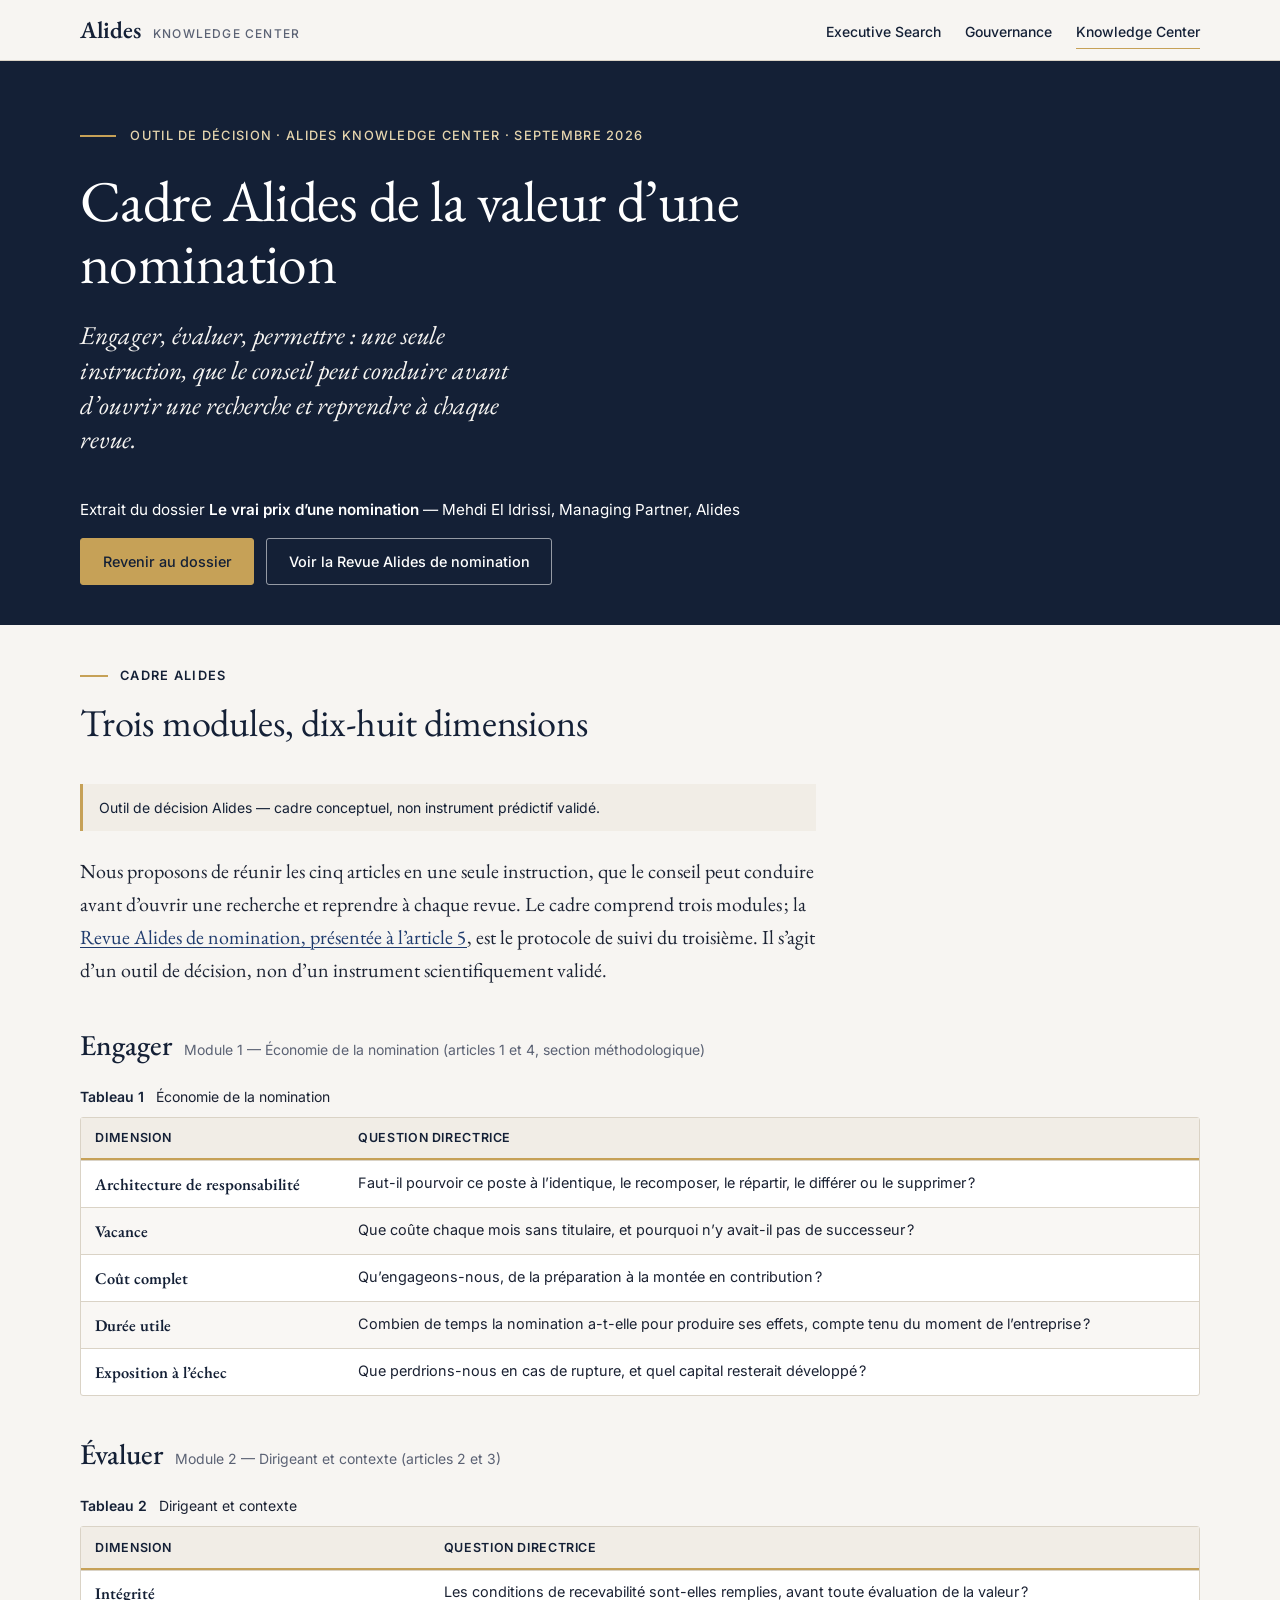
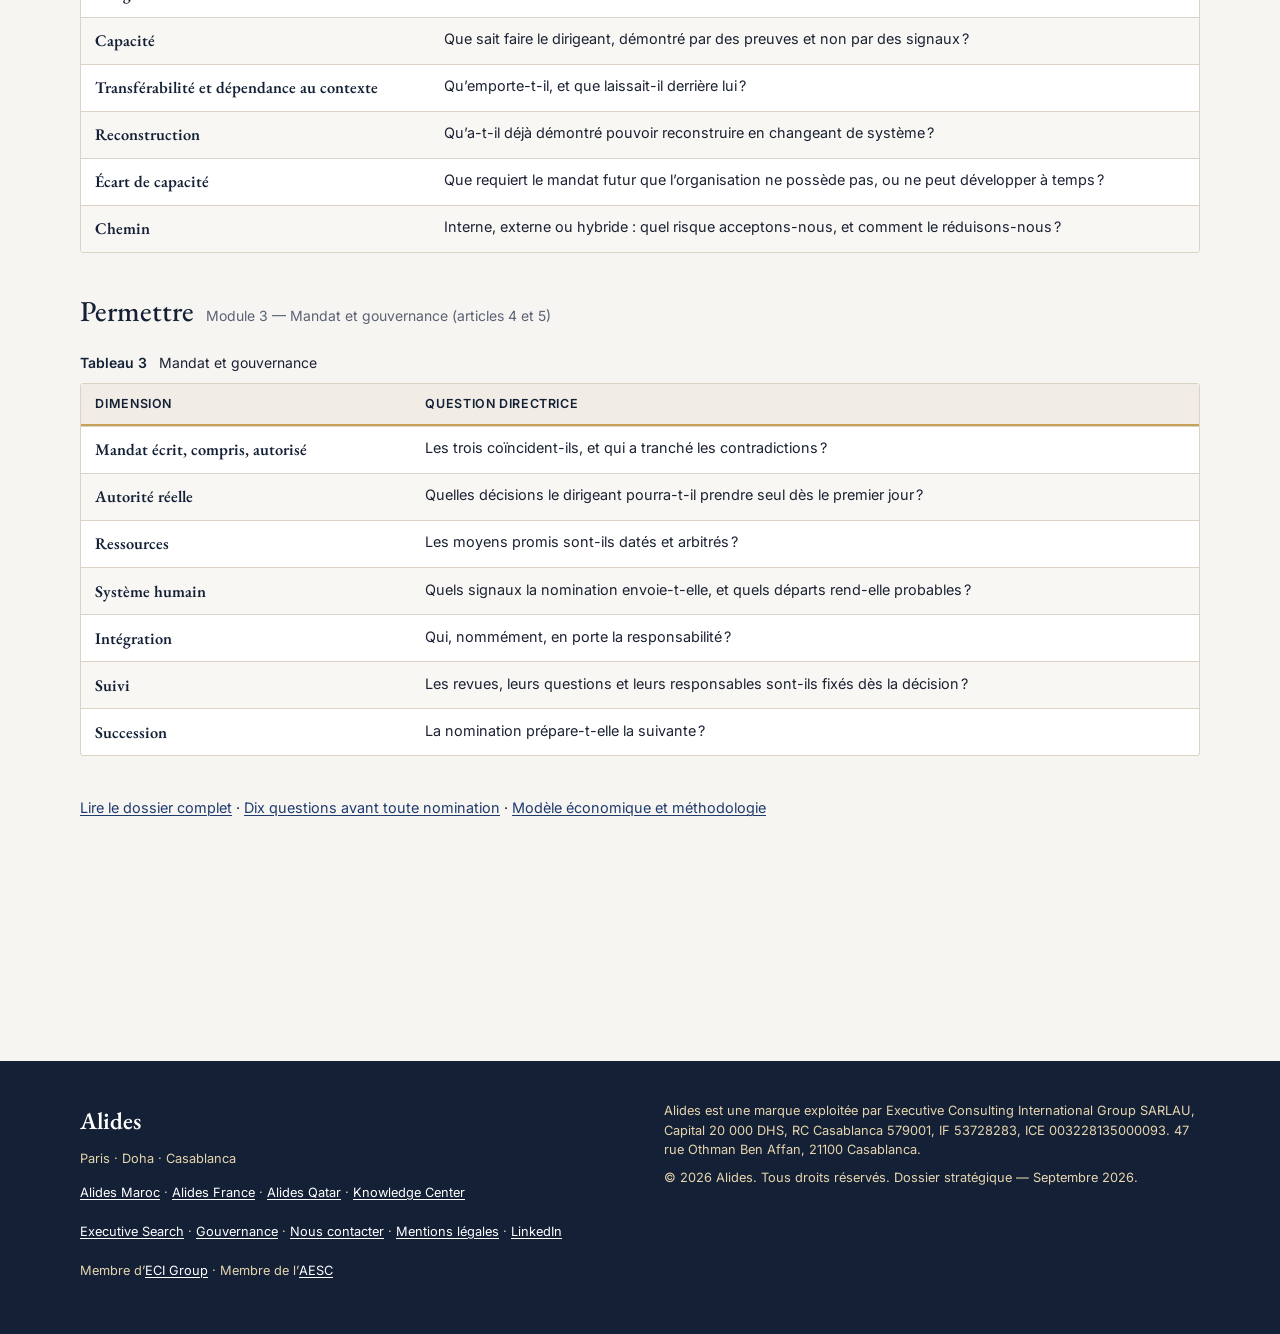
==== commit db20d014: "Add files via upload" ====
--- a/cadre-alides-valeur-nomination.html
+++ b/cadre-alides-valeur-nomination.html
@@ -26,7 +26,7 @@
 <meta name="twitter:title" content="Cadre Alides de la valeur d’une nomination — Outil de décision | Alides Knowledge Center">
 <meta name="twitter:description" content="Trois modules — Engager, Évaluer, Permettre — et dix-huit dimensions pour instruire une nomination avant d’ouvrir une recherche et la reprendre à chaque revue. Cadre conceptuel Alides, non instrument prédictif validé.">
 <meta name="twitter:image" content="https://revue.alides.org/og-le-vrai-prix-dune-nomination.png">
-<script type="application/ld+json">{"@context": "https://schema.org", "@type": "WebPage", "name": "Cadre Alides de la valeur d’une nomination", "inLanguage": "fr", "isPartOf": {"@type": "Article", "headline": "Le vrai prix d'une nomination", "url": "https://revue.alides.org/dossier-q3-2026-complet.html"}, "author": {"@type": "Person", "name": "Mehdi El Idrissi", "jobTitle": "Managing Partner, Alides"}, "publisher": {"@type": "Organization", "name": "Alides", "url": "https://www.alides.org"}}</script>
+<script type="application/ld+json">{"@context": "https://schema.org", "@type": "WebPage", "name": "Cadre Alides de la valeur d’une nomination", "inLanguage": "fr", "isPartOf": {"@type": "Article", "headline": "Le vrai prix d'une nomination", "url": "https://revue.alides.org/le-vrai-prix-dune-nomination.html"}, "author": {"@type": "Person", "name": "Mehdi El Idrissi", "jobTitle": "Managing Partner, Alides"}, "publisher": {"@type": "Organization", "name": "Alides", "url": "https://www.alides.org"}}</script>
 <style>
 @font-face{font-family:"EB Garamond";font-style:normal;font-weight:400;font-display:swap;src:url("fonts/eb-garamond-latin-400-normal.woff2") format("woff2")}
 @font-face{font-family:"EB Garamond";font-style:italic;font-weight:400;font-display:swap;src:url("fonts/eb-garamond-latin-400-italic.woff2") format("woff2")}
@@ -451,6 +451,7 @@
   .badge{-webkit-print-color-adjust:exact;print-color-adjust:exact}
 }
 .cadre-page .layout{display:block}.cadre-page main{max-width:var(--measure-wide);margin:0 auto}.cadre-page .chapter{border:0}.cadre-page .cover h1{max-width:24ch}</style>
+<script type="application/ld+json">{"@context":"https://schema.org","@type":"Article","headline":"Cadre Alides de la valeur d’une nomination — Outil de décision","datePublished":"2026-09-18","dateModified":"2026-07-08","inLanguage":"fr","author":{"@type":"Organization","name":"Alides"},"publisher":{"@type":"Organization","name":"Alides"}}</script>
 </head>
 <body class="cadre-page">
 <a class="skip" href="#contenu">Aller au contenu</a>
@@ -519,7 +520,9 @@
 </article></main></div>
 <footer class="colophon"><div class="inner">
 <div><a class="brand" href="https://www.alides.org">Alides</a><p>Paris · Doha · Casablanca</p>
-<p class="links"><a href="https://www.alides.org">Accueil</a> · <a href="https://www.alides.org/executive-search-maroc-afrique">Executive Search</a> · <a href="https://www.alides.org/board-services/board-advisory-questions">Gouvernance</a> · <a href="https://revue.alides.org/">Knowledge Center</a> · <a href="https://www.linkedin.com/company/alides-executivesearch">LinkedIn</a> · <a href="https://www.alides.org/contact">Nous contacter</a></p></div>
+<p class="links"><a href="https://www.alides.org">Alides Maroc</a> · <a href="https://fr.alides.org">Alides France</a> · <a href="https://qa.alides.org">Alides Qatar</a> · <a href="https://revue.alides.org/">Knowledge Center</a></p>
+<p class="links"><a href="https://www.alides.org/executive-search-maroc-afrique">Executive Search</a> · <a href="https://www.alides.org/board-services/board-advisory-questions">Gouvernance</a> · <a href="https://www.alides.org/contact">Nous contacter</a> · <a href="/mentions-legales.html">Mentions légales</a> · <a href="https://www.linkedin.com/company/alides-executivesearch" target="_blank" rel="noopener">LinkedIn</a></p>
+<p class="links">Membre d’<a href="https://eci-group.org/" target="_blank" rel="noopener">ECI Group</a> · Membre de l’<a href="https://www.aesc.org/" target="_blank" rel="noopener">AESC</a></p></div>
 <div><p class="legal">Alides est une marque exploitée par Executive Consulting International Group SARLAU, Capital 20 000 DHS, RC Casablanca 579001, IF 53728283, ICE 003228135000093. 47 rue Othman Ben Affan, 21100 Casablanca.</p>
 <p class="legal">© 2026 Alides. Tous droits réservés. Dossier stratégique — Septembre 2026.</p></div>
 </div></footer>
